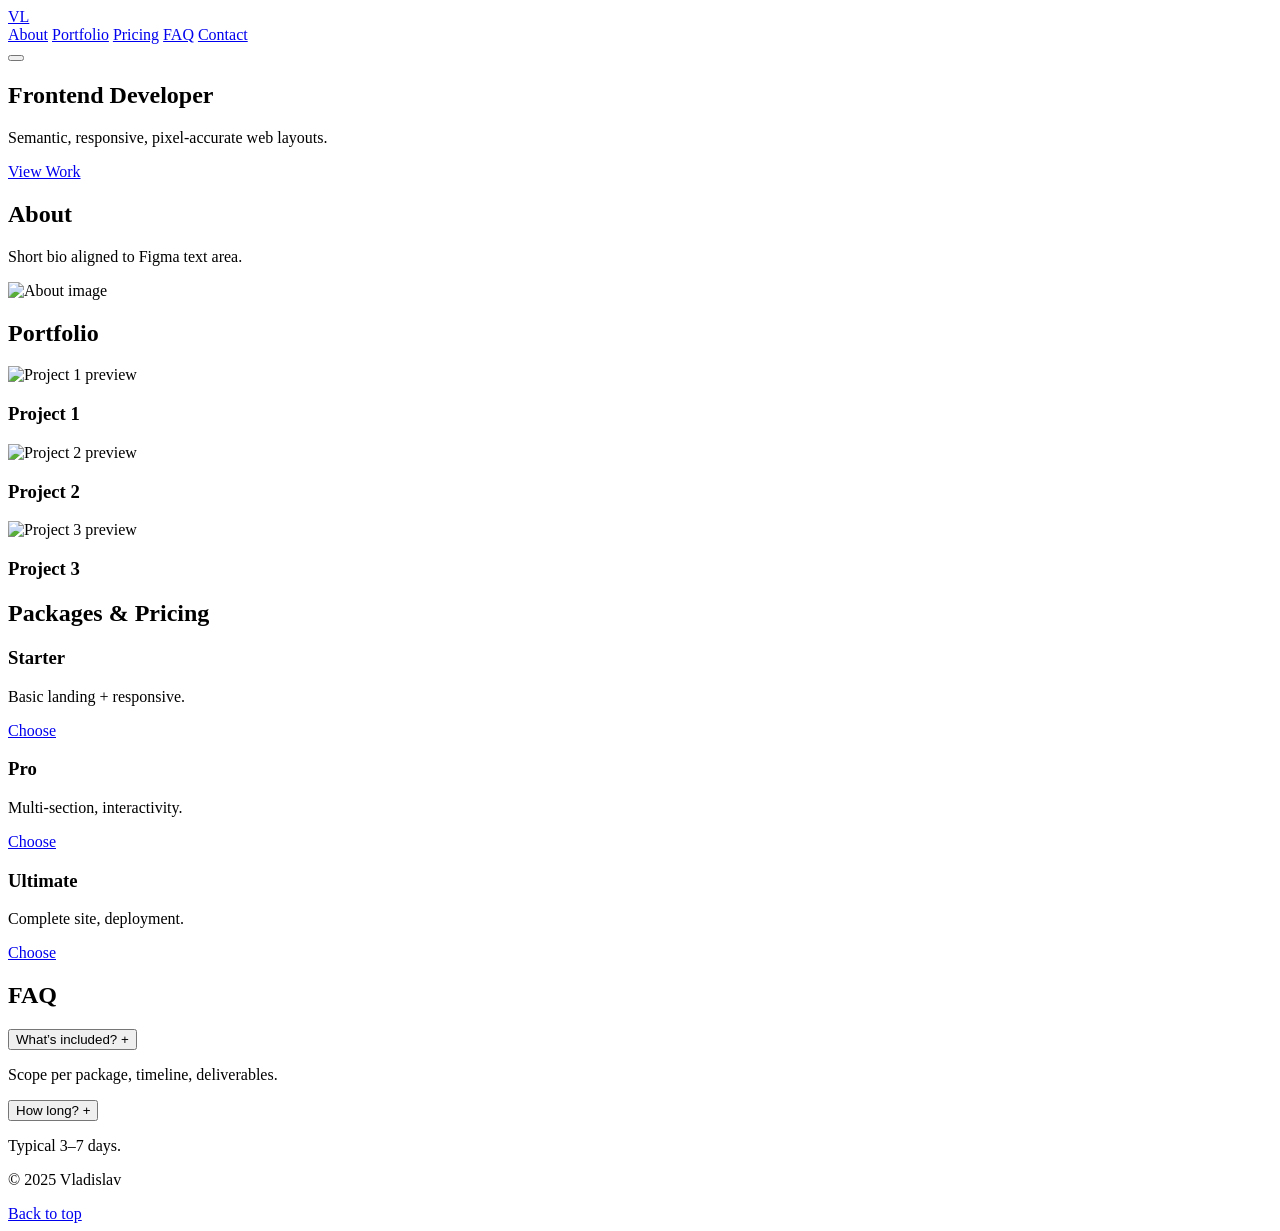
==== index.html @ 0fa33a24 "Create index.html" ====
<!doctype html>
<html lang="en">
<head>
  <meta charset="utf-8">
  <meta name="viewport" content="width=device-width, initial-scale=1">
  <title>Portfolio</title>
  <link rel="icon" href="https://placehold.co/32x32.png" type="image/png">
  <link rel="stylesheet" href="style.css">
</head>
<body>
  <header class="header" id="top">
    <div class="container">
      <a class="logo" href="#top">VL</a>
      <nav class="nav">
        <a href="#about">About</a>
        <a href="#portfolio">Portfolio</a>
        <a href="#price">Pricing</a>
        <a href="#faq">FAQ</a>
        <a href="#contact">Contact</a>
      </nav>
      <button class="burger" aria-label="Menu" aria-expanded="false">
        <span></span><span></span><span></span>
      </button>
    </div>
  </header>

  <main>
    <section class="hero" id="hero">
      <div class="container">
        <h1>Frontend Developer</h1>
        <p class="lead">Semantic, responsive, pixel-accurate web layouts.</p>
        <a class="btn primary" href="#portfolio">View Work</a>
      </div>
    </section>

    <section class="about" id="about">
      <div class="container">
        <h2>About</h2>
        <p>Short bio aligned to Figma text area.</p>
        <img src="https://placehold.co/800x450" alt="About image" class="media">
      </div>
    </section>

    <section class="portfolio" id="portfolio">
      <div class="container">
        <h2>Portfolio</h2>
        <div class="grid">
          <article class="card">
            <img src="https://placehold.co/600x400" alt="Project 1 preview">
            <h3>Project 1</h3>
          </article>
          <article class="card">
            <img src="https://placehold.co/600x400" alt="Project 2 preview">
            <h3>Project 2</h3>
          </article>
          <article class="card">
            <img src="https://placehold.co/600x400" alt="Project 3 preview">
            <h3>Project 3</h3>
          </article>
        </div>
      </div>
    </section>

    <section class="price" id="price">
      <div class="container">
        <h2>Packages & Pricing</h2>
        <div class="grid">
          <article class="package">
            <h3>Starter</h3>
            <p>Basic landing + responsive.</p>
            <a class="btn outline" href="#contact">Choose</a>
          </article>
          <article class="package">
            <h3>Pro</h3>
            <p>Multi-section, interactivity.</p>
            <a class="btn outline" href="#contact">Choose</a>
          </article>
          <article class="package">
            <h3>Ultimate</h3>
            <p>Complete site, deployment.</p>
            <a class="btn outline" href="#contact">Choose</a>
          </article>
        </div>
      </div>
    </section>

    <section class="faq" id="faq">
      <div class="container">
        <h2>FAQ</h2>
        <div class="accordion">
          <button class="acc-header">
            <span class="acc-title">What’s included?</span>
            <span class="acc-plus">+</span>
          </button>
          <div class="acc-content"><p>Scope per package, timeline, deliverables.</p></div>

          <button class="acc-header">
            <span class="acc-title">How long?</span>
            <span class="acc-plus">+</span>
          </button>
          <div class="acc-content"><p>Typical 3–7 days.</p></div>
        </div>
      </div>
    </section>
  </main>

  <footer class="footer" id="contact">
    <div class="container">
      <p>&copy; 2025 Vladislav</p>
      <a href="#top" class="btn secondary">Back to top</a>
    </div>
  </footer>
</body>
</html>
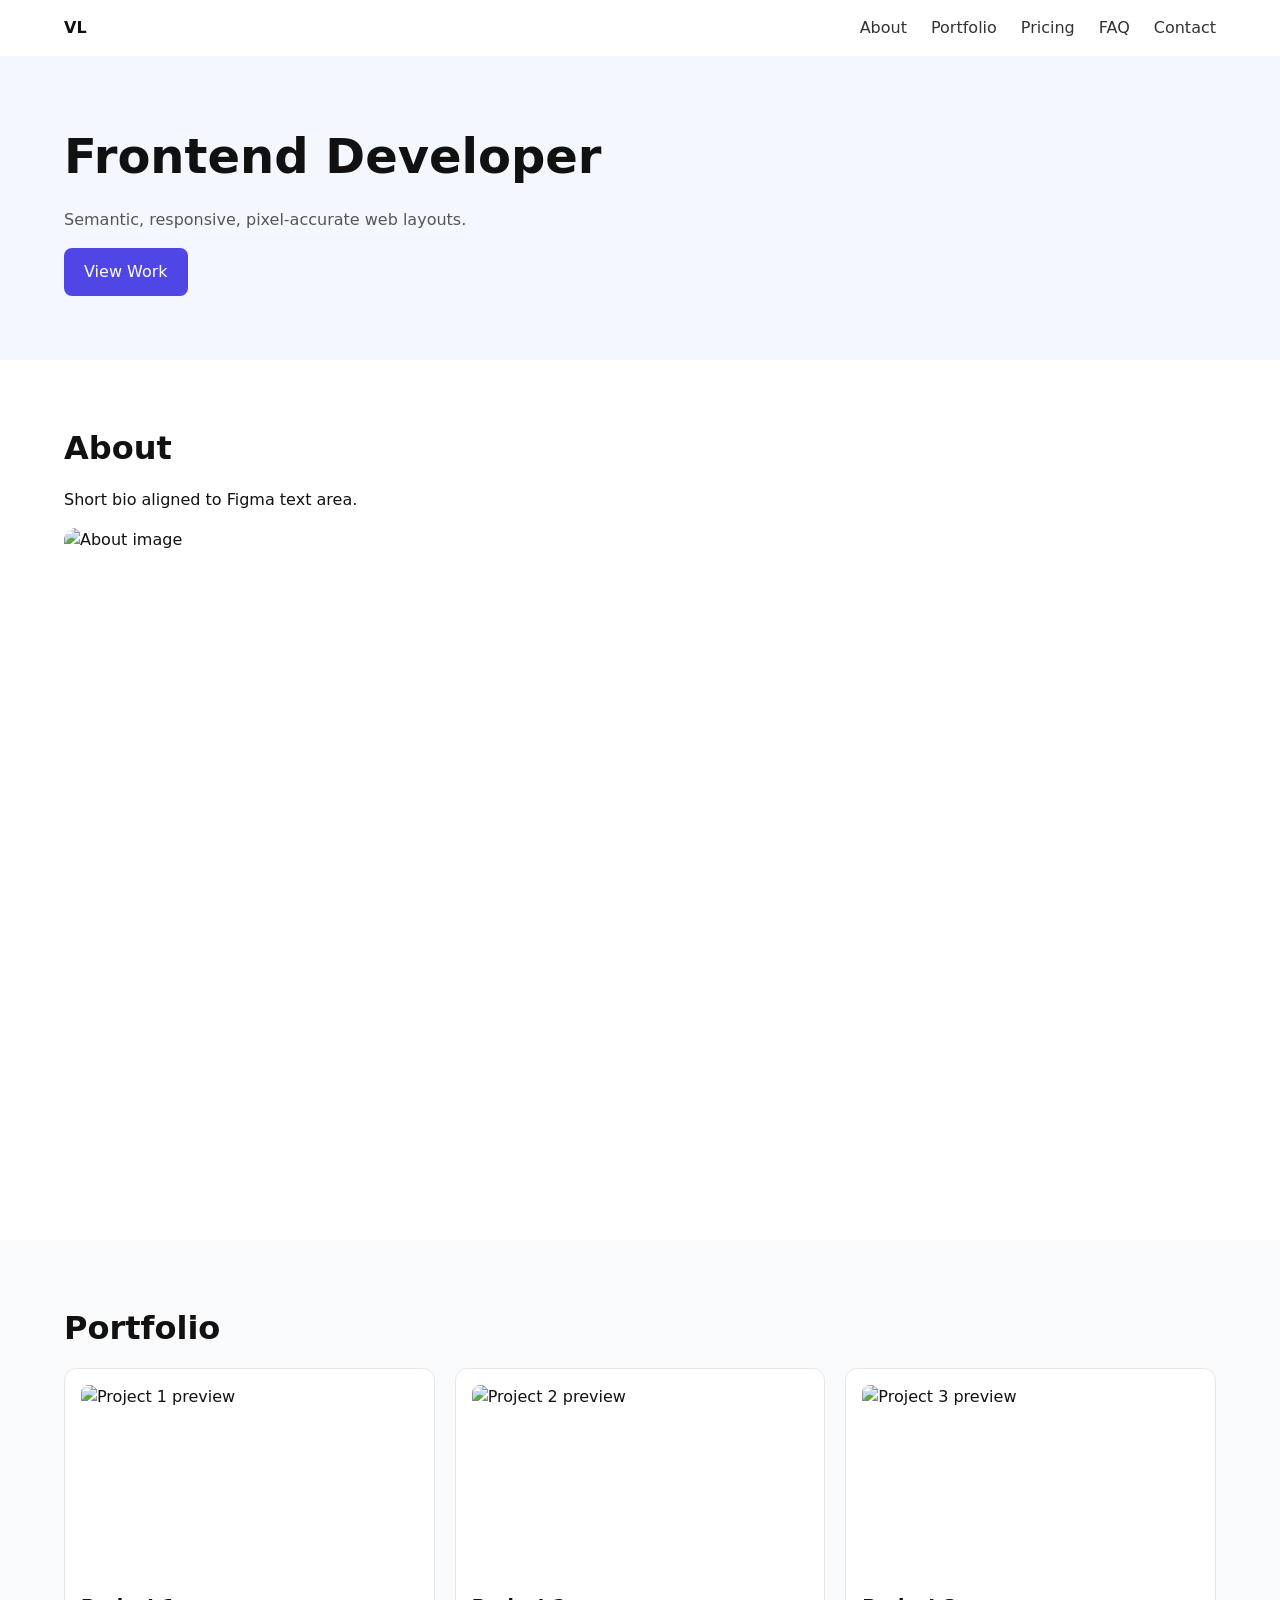
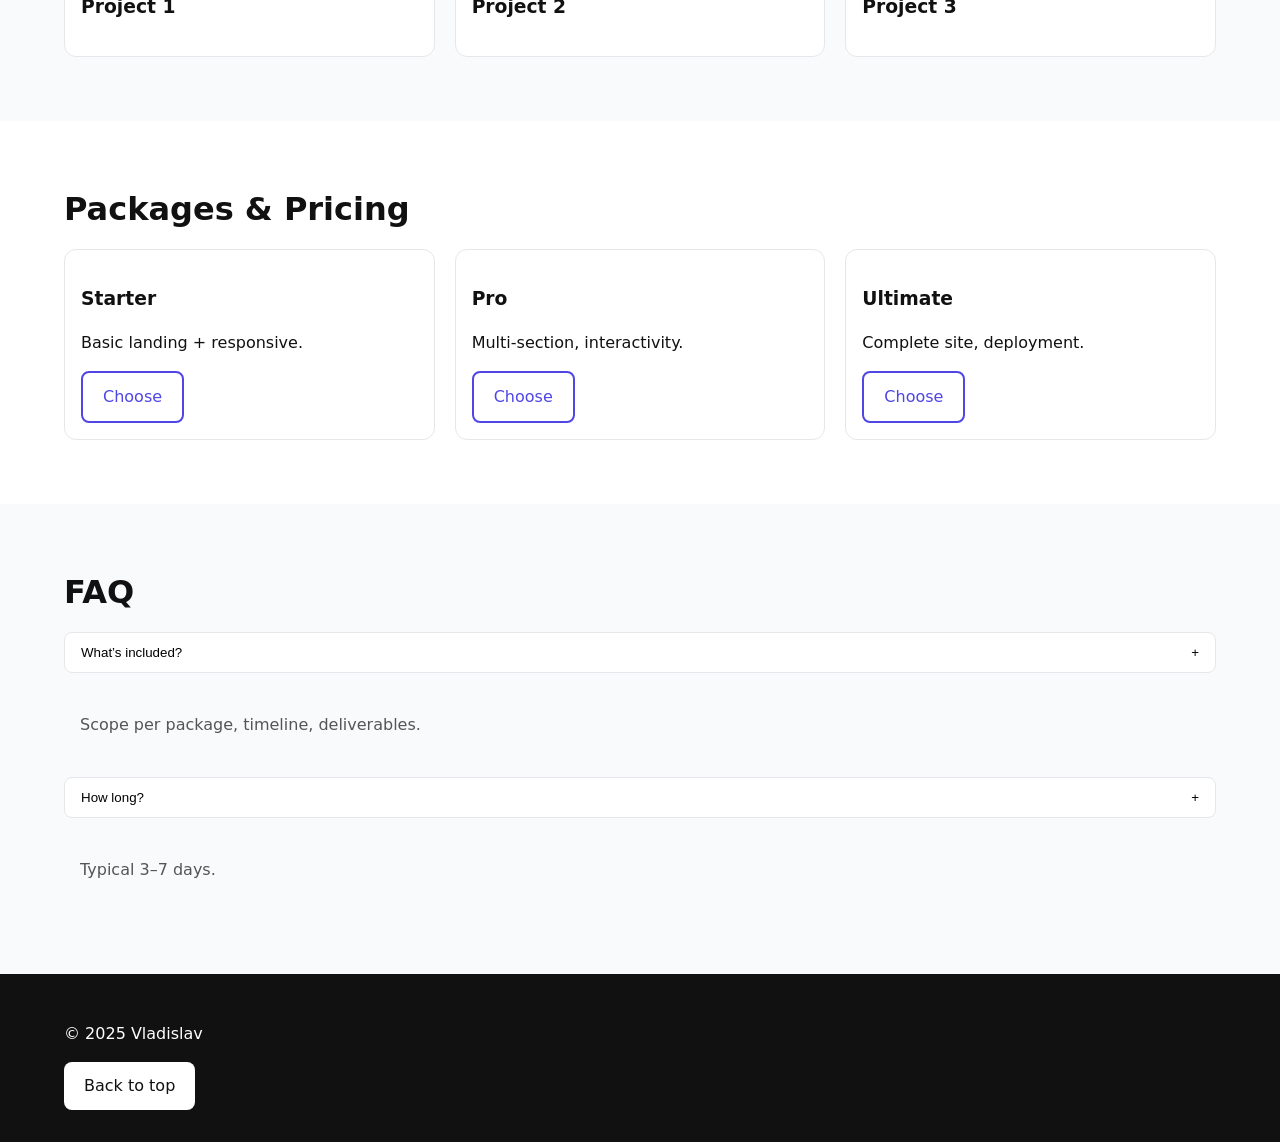
==== commit 8cfde940: "Update index.html" ====
--- a/index.html
+++ b/index.html
@@ -5,7 +5,7 @@
   <meta name="viewport" content="width=device-width, initial-scale=1">
   <title>Portfolio</title>
   <link rel="icon" href="https://placehold.co/32x32.png" type="image/png">
-  <link rel="stylesheet" href="style.css">
+  <link rel="stylesheet" href="portfolio/styles.css">
 </head>
 <body>
   <header class="header" id="top">
--- a/portfolio/styles.css
+++ b/portfolio/styles.css
@@ -0,0 +1,94 @@
+/* Reset & base */
+* { box-sizing: border-box; }
+html { scroll-behavior: smooth; }
+body {
+  margin: 0;
+  font-family: system-ui, -apple-system, Segoe UI, Roboto, sans-serif;
+  line-height: 1.5;
+  color: #111;
+  background: #fff;
+  overflow-x: hidden;
+}
+img { max-width: 100%; height: auto; display: block; }
+
+/* Container */
+.container {
+  width: min(72rem, 90%);
+  margin-inline: auto;
+}
+
+/* Header */
+.header { background: #fff; position: sticky; top: 0; z-index: 10; }
+.header .container {
+  display: flex; align-items: center; justify-content: space-between; gap: 1rem; padding: 1rem 0;
+}
+.logo { font-weight: 700; text-decoration: none; color: inherit; }
+.nav { display: flex; gap: 1.5rem; }
+.nav a { text-decoration: none; color: #333; }
+
+/* Burger */
+.burger { display: none; background: none; border: 0; padding: .5rem; cursor: pointer;}
+.burger span { display: block; width: 1.5rem; height: 2px; background: #333; margin: 4px 0; }
+
+/* Sections */
+section { padding: 4rem 0; }
+.hero { background: #f5f7ff; }
+.about { background: #fff; }
+.portfolio { background: #f9fafb; }
+.price { background: #fff; }
+.faq { background: #f9fafb; }
+.footer { background: #111; color: #fff; padding: 2rem 0; }
+
+/* Typography */
+h1 { font-size: clamp(2rem, 3vw + 1rem, 3rem); margin: 0 0 1rem; }
+h2 { font-size: clamp(1.5rem, 2vw + .5rem, 2rem); margin: 0 0 1rem; }
+.lead { max-width: 45ch; color: #555; }
+
+/* Buttons */
+.btn { display: inline-block; padding: .75rem 1.25rem; border-radius: .5rem; text-decoration: none; transition: all .2s ease; }
+.primary { background: #4f46e5; color: #fff; }
+.secondary { background: #fff; color: #111; }
+.outline { border: 2px solid #4f46e5; color: #4f46e5; background: transparent; }
+
+/* Grids */
+.portfolio .grid, .price .grid {
+  display: grid;
+  grid-template-columns: repeat(3, 1fr);
+  gap: 1.25rem;
+}
+.card, .package {
+  background: #fff; border-radius: .75rem; padding: 1rem; border: 1px solid #e5e7eb;
+}
+.card img { aspect-ratio: 16 / 9; object-fit: cover; border-radius: .5rem; }
+.media { aspect-ratio: 16 / 9; object-fit: cover; border-radius: .75rem; }
+
+/* Accordion */
+.accordion { display: grid; gap: .75rem; }
+.acc-header {
+  width: 100%; text-align: left; display: flex; justify-content: space-between; align-items: center;
+  padding: .75rem 1rem; border: 1px solid #e5e7eb; border-radius: .5rem; background: #fff;
+  transition: color .2s ease, border-color .2s ease;
+}
+.acc-content { padding: .75rem 1rem; color: #555; }
+
+/* Hover effects (desktop only) */
+@media (hover: hover) and (pointer: fine) {
+  .nav a:hover { color: #4f46e5; }
+  .btn.primary:hover { filter: brightness(1.1); transform: translateY(-1px); }
+  .btn.outline:hover { background: #4f46e5; color: #fff; }
+  .package:hover { border-color: #4f46e5; }
+  .package:hover .btn.outline { background: #4f46e5; color: #fff; }
+  .acc-header:hover { color: #4f46e5; border-color: #4f46e5; }
+  .acc-header:hover .acc-plus { color: #4f46e5; }
+  .btn { cursor: pointer; }
+}
+
+/* Disable hover on mobile */
+@media (hover: none) {
+  .btn, 
+  .nav a, 
+  .package, 
+  .acc-header {
+    cursor: default;
+  }
+}
